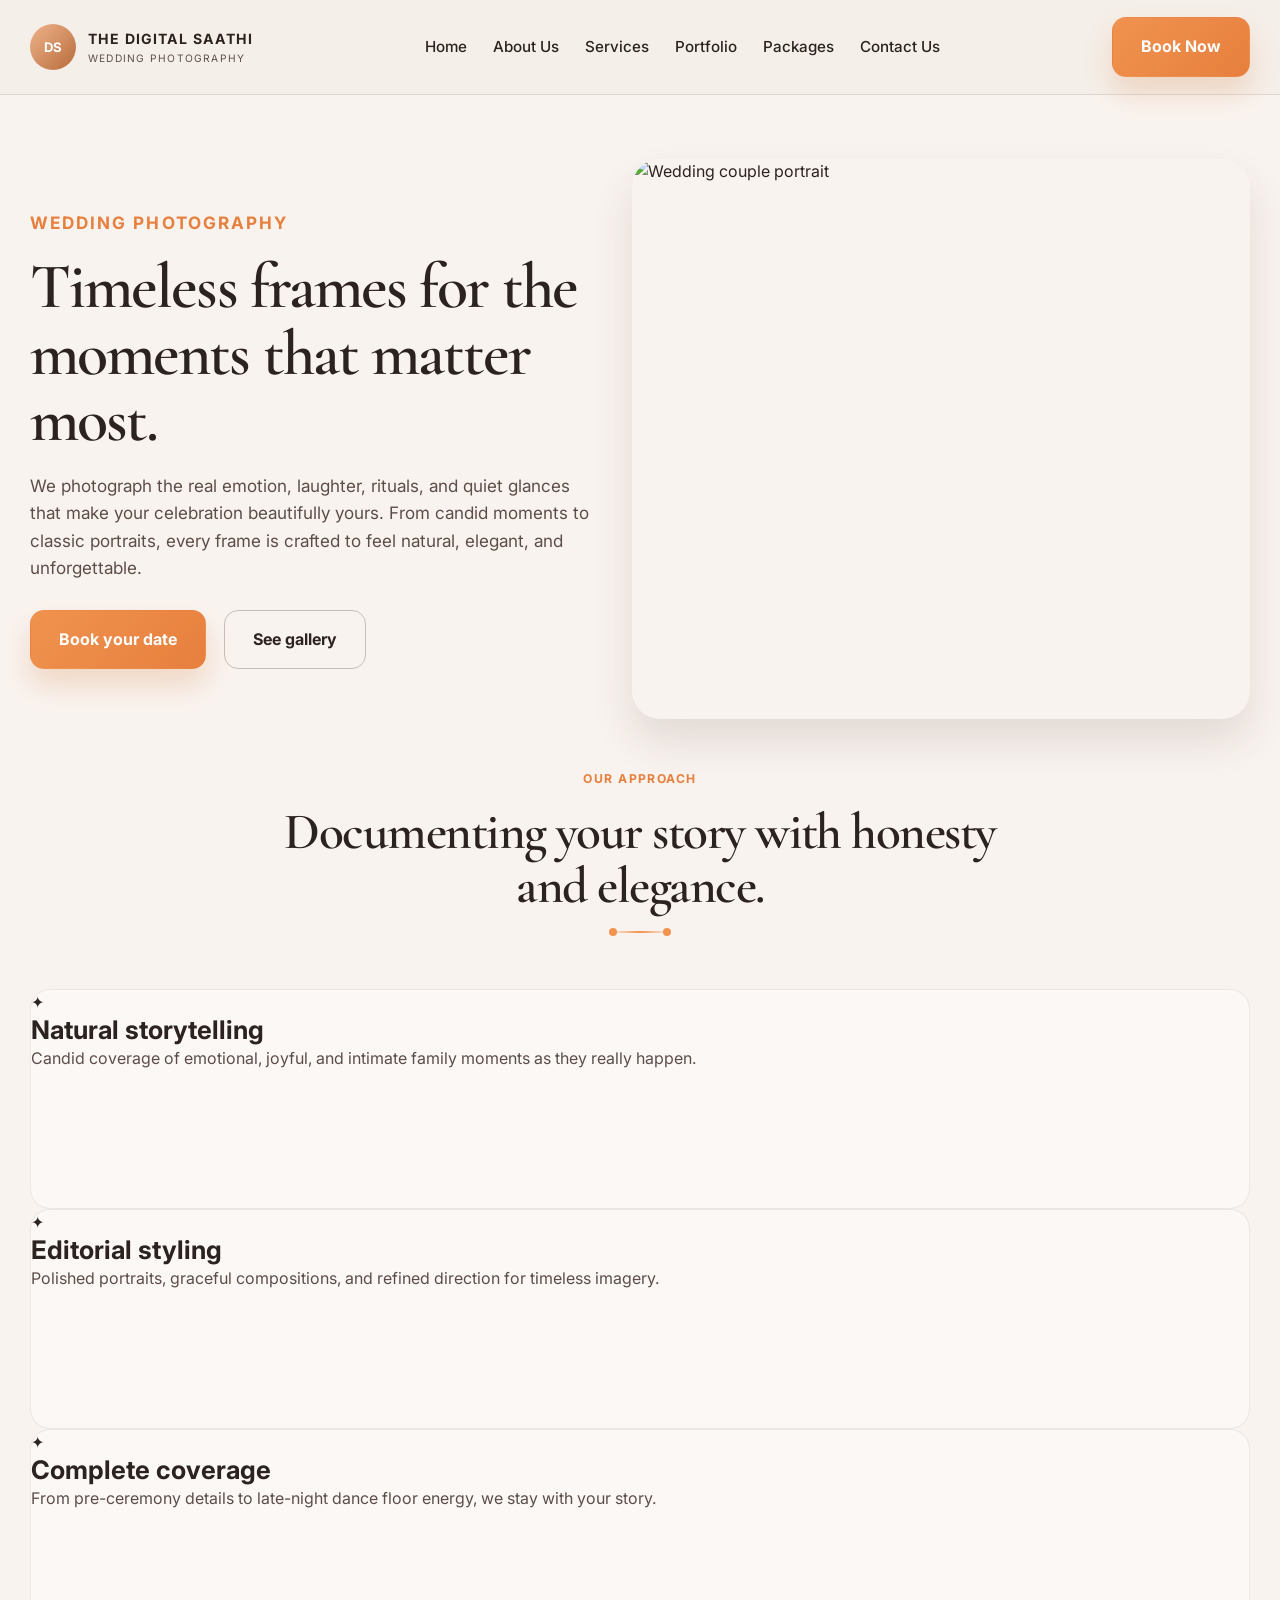
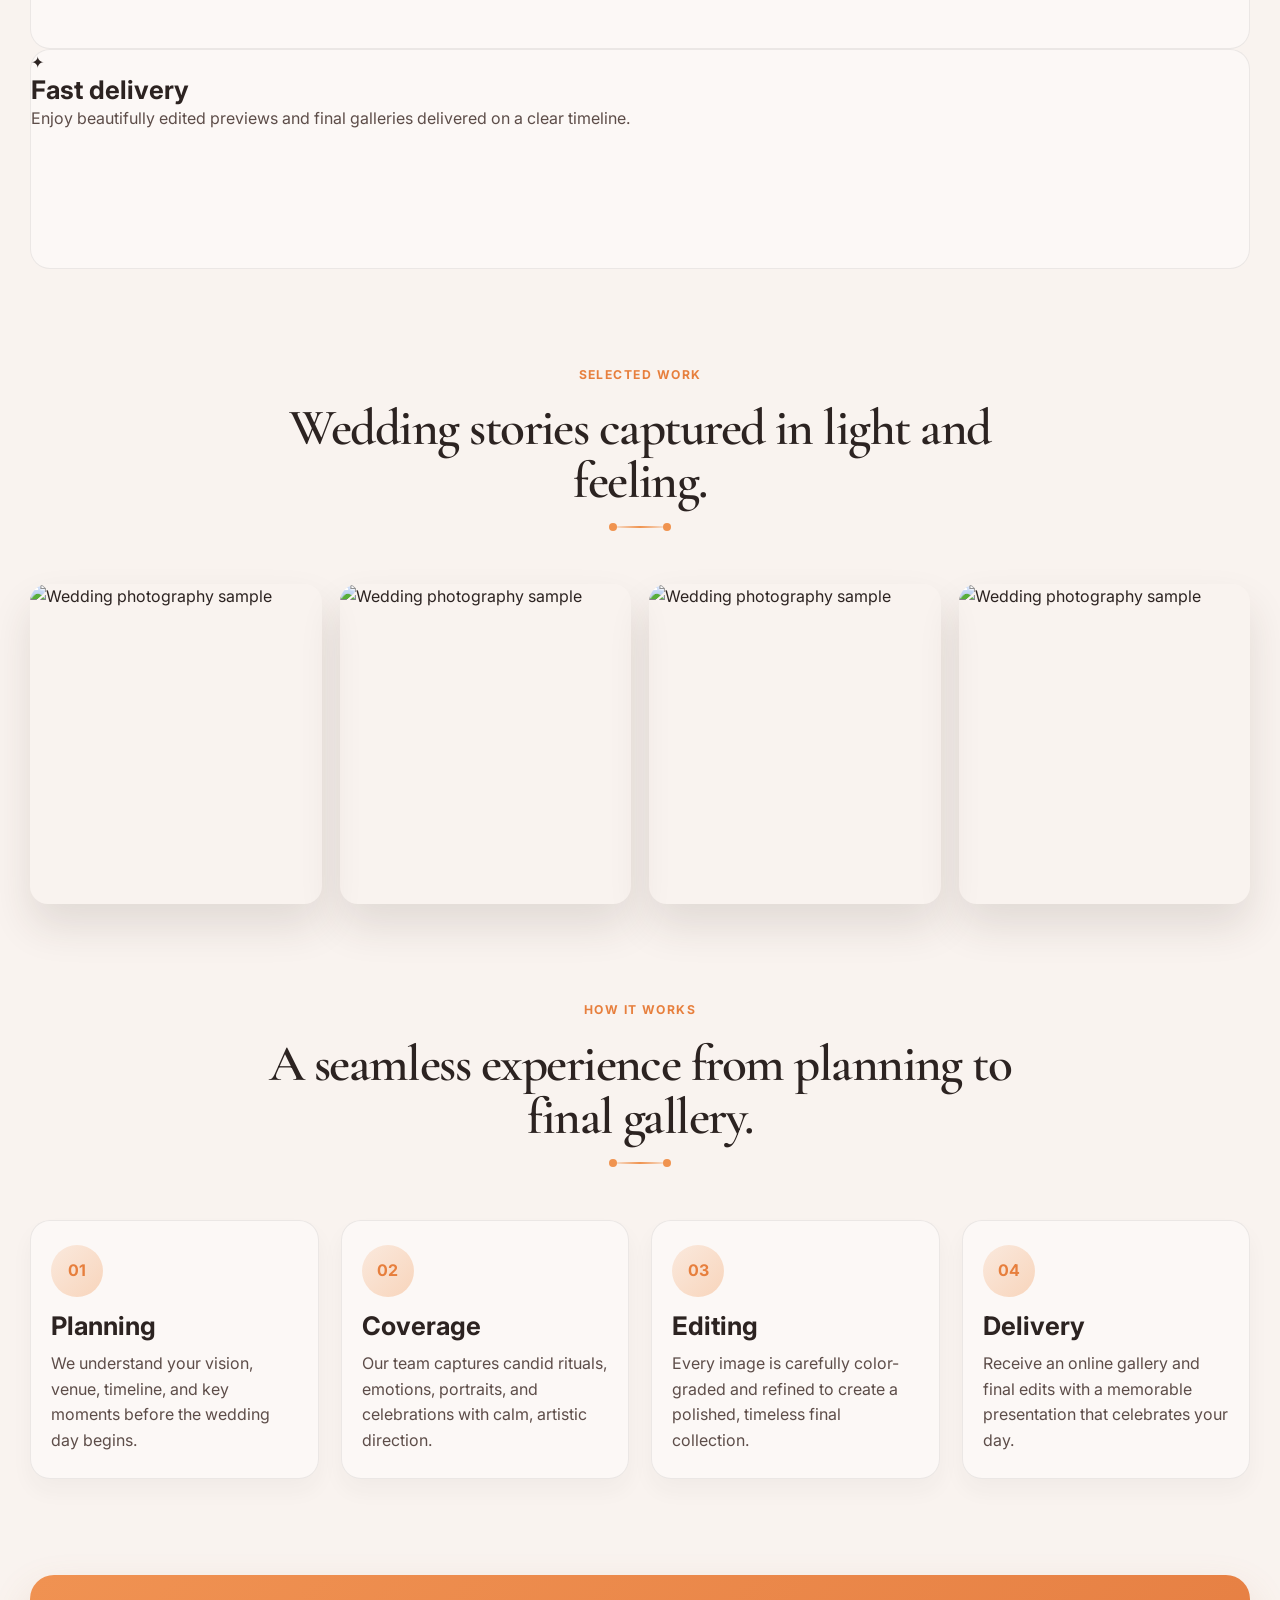
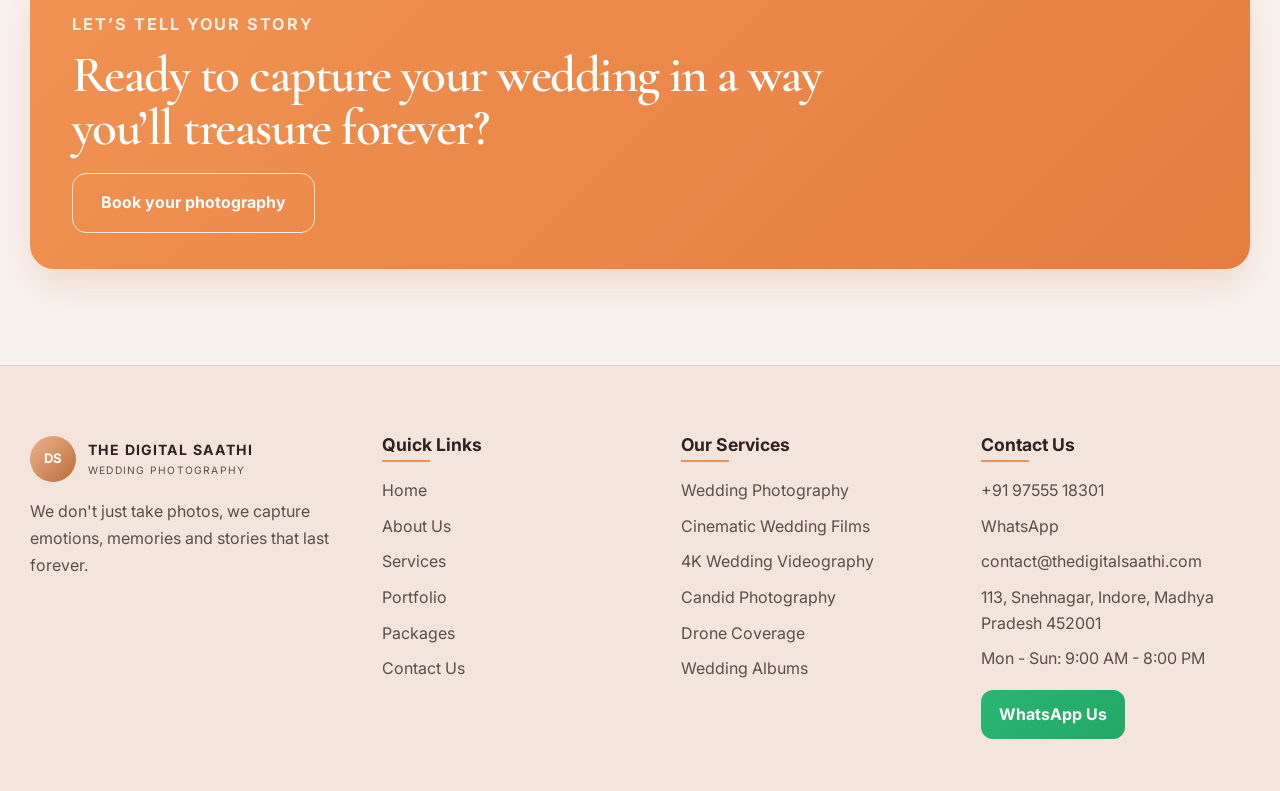
==== wedding-photography.html @ b4070ec2 "first commit" ====
<!DOCTYPE html>
<html lang="en">
  <head>
    <meta charset="UTF-8" />
    <meta name="viewport" content="width=device-width, initial-scale=1.0" />
    <meta
      name="description"
      content="Wedding photography service page for candid, documentary, and storytelling coverage."
    />
    <title>Wedding Photography | The Digital Saathi</title>
    <link rel="preconnect" href="https://fonts.googleapis.com" />
    <link rel="preconnect" href="https://fonts.gstatic.com" crossorigin />
    <link
      href="https://fonts.googleapis.com/css2?family=Cormorant+Garamond:wght@500;600;700&family=Inter:wght@400;500;600;700;800&display=swap"
      rel="stylesheet"
    />
    <link rel="stylesheet" href="styles.css?v=2026090220" />
  </head>
  <body class="service-page-body">
    <header class="site-header">
      <div class="container nav-wrap">
        <a href="index.html#home" class="brand" aria-label="The Digital Saathi home">
          <span class="brand-mark">DS</span>
          <span>
            <strong>The Digital Saathi</strong>
            <small>Wedding Photography</small>
          </span>
        </a>

        <button class="nav-toggle" aria-label="Open menu" aria-expanded="false">
          <span></span>
          <span></span>
          <span></span>
        </button>

        <nav class="main-nav" aria-label="Main navigation">
          <a href="index.html#home">Home</a>
          <a href="index.html#about">About Us</a>
          <a href="index.html#services">Services</a>
          <a href="index.html#portfolio">Portfolio</a>
          <a href="index.html#pricing">Packages</a>
          <a href="index.html#contact">Contact Us</a>
        </nav>

        <a href="index.html#contact" class="btn btn-primary nav-btn">Book Now</a>
      </div>
    </header>

    <main>
      <section class="service-page-hero">
        <div class="container service-hero-inner">
          <div class="service-hero-copy">
            <p class="eyebrow">Wedding Photography</p>
            <h1>Timeless frames for the moments that matter most.</h1>
            <p>
              We photograph the real emotion, laughter, rituals, and quiet glances that make your
              celebration beautifully yours. From candid moments to classic portraits, every frame is
              crafted to feel natural, elegant, and unforgettable.
            </p>
            <div class="hero-actions service-hero-actions">
              <a href="index.html#contact" class="btn btn-primary">Book your date</a>
              <a href="index.html#portfolio" class="btn btn-secondary">See gallery</a>
            </div>
          </div>

          <div class="service-hero-media">
            <img
              src="https://project1.thedigitalsaathi.com/wp-content/uploads/2026/08/ChatGPT-Image-Aug-25-2026-01_43_26-AM-1.png"
              alt="Wedding couple portrait"
            />
          </div>
        </div>
      </section>

      <section class="section service-details">
        <div class="container">
          <div class="section-heading center-heading">
            <p class="eyebrow">Our approach</p>
            <h2>Documenting your story with honesty and elegance.</h2>
            <span class="ornament" aria-hidden="true"></span>
          </div>

          <div class="feature-grid service-feature-grid">
            <div class="feature-card detail-card">
              <div class="feature-icon">✦</div>
              <h3>Natural storytelling</h3>
              <p>Candid coverage of emotional, joyful, and intimate family moments as they really happen.</p>
            </div>
            <div class="feature-card detail-card">
              <div class="feature-icon">✦</div>
              <h3>Editorial styling</h3>
              <p>Polished portraits, graceful compositions, and refined direction for timeless imagery.</p>
            </div>
            <div class="feature-card detail-card">
              <div class="feature-icon">✦</div>
              <h3>Complete coverage</h3>
              <p>From pre-ceremony details to late-night dance floor energy, we stay with your story.</p>
            </div>
            <div class="feature-card detail-card">
              <div class="feature-icon">✦</div>
              <h3>Fast delivery</h3>
              <p>Enjoy beautifully edited previews and final galleries delivered on a clear timeline.</p>
            </div>
          </div>
        </div>
      </section>

      <section class="section service-gallery-wrap">
        <div class="container">
          <div class="section-heading center-heading">
            <p class="eyebrow">Selected work</p>
            <h2>Wedding stories captured in light and feeling.</h2>
            <span class="ornament" aria-hidden="true"></span>
          </div>

          <div class="service-gallery-grid">
            <img src="https://project1.thedigitalsaathi.com/wp-content/uploads/2026/08/ChatGPT-Image-Aug-25-2026-01_45_04-AM-1.png" alt="Wedding photography sample" />
            <img src="https://project1.thedigitalsaathi.com/wp-content/uploads/2026/08/ChatGPT-Image-Aug-25-2026-11_48_12-AM-1.png" alt="Wedding photography sample" />
            <img src="https://project1.thedigitalsaathi.com/wp-content/uploads/2026/08/ChatGPT-Image-Aug-25-2026-11_48_24-AM-1.png" alt="Wedding photography sample" />
            <img src="https://project1.thedigitalsaathi.com/wp-content/uploads/2026/08/ChatGPT-Image-Aug-25-2026-11_48_28-AM-1.png" alt="Wedding photography sample" />
          </div>
        </div>
      </section>

      <section class="section service-process">
        <div class="container">
          <div class="section-heading center-heading">
            <p class="eyebrow">How it works</p>
            <h2>A seamless experience from planning to final gallery.</h2>
            <span class="ornament" aria-hidden="true"></span>
          </div>

          <div class="process-steps">
            <div class="process-step">
              <span>01</span>
              <h3>Planning</h3>
              <p>We understand your vision, venue, timeline, and key moments before the wedding day begins.</p>
            </div>
            <div class="process-step">
              <span>02</span>
              <h3>Coverage</h3>
              <p>Our team captures candid rituals, emotions, portraits, and celebrations with calm, artistic direction.</p>
            </div>
            <div class="process-step">
              <span>03</span>
              <h3>Editing</h3>
              <p>Every image is carefully color-graded and refined to create a polished, timeless final collection.</p>
            </div>
            <div class="process-step">
              <span>04</span>
              <h3>Delivery</h3>
              <p>Receive an online gallery and final edits with a memorable presentation that celebrates your day.</p>
            </div>
          </div>
        </div>
      </section>

      <section class="section service-cta-block">
        <div class="container">
          <div class="cta-inner service-inner-cta">
            <div class="cta-content">
              <p class="eyebrow">Let’s tell your story</p>
              <h2>Ready to capture your wedding in a way you’ll treasure forever?</h2>
              <a href="index.html#contact" class="btn btn-secondary btn-light">Book your photography</a>
            </div>
          </div>
        </div>
      </section>
    </main>

    <footer class="site-footer">
      <div class="container footer-wrap">
        <div class="footer-brand-block">
          <a href="index.html#home" class="brand footer-brand" aria-label="The Digital Saathi home">
            <span class="brand-mark">DS</span>
            <span>
              <strong>The Digital Saathi</strong>
              <small>Wedding Photography</small>
            </span>
          </a>
          <p>We don't just take photos, we capture emotions, memories and stories that last forever.</p>
        </div>

        <div class="footer-links">
          <div>
            <h4>Quick Links</h4>
            <a href="index.html#home">Home</a>
            <a href="index.html#about">About Us</a>
            <a href="index.html#services">Services</a>
            <a href="index.html#portfolio">Portfolio</a>
            <a href="index.html#pricing">Packages</a>
            <a href="index.html#contact">Contact Us</a>
          </div>
          <div>
            <h4>Our Services</h4>
            <a href="wedding-photography.html">Wedding Photography</a>
            <a href="index.html#services">Cinematic Wedding Films</a>
            <a href="index.html#services">4K Wedding Videography</a>
            <a href="index.html#services">Candid Photography</a>
            <a href="index.html#services">Drone Coverage</a>
            <a href="index.html#services">Wedding Albums</a>
          </div>
          <div>
            <h4>Contact Us</h4>
            <a href="tel:+919755518301">+91 97555 18301</a>
            <a href="https://wa.me/919755518301">WhatsApp</a>
            <a href="mailto:contact@thedigitalsaathi.com">contact@thedigitalsaathi.com</a>
            <a href="#">113, Snehnagar, Indore, Madhya Pradesh 452001</a>
            <a href="#">Mon - Sun: 9:00 AM - 8:00 PM</a>
            <a href="#" class="wa-btn">WhatsApp Us</a>
          </div>
        </div>
      </div>
    </footer>

    <script src="script.js"></script>
  </body>
</html>
---- styles.css ----
﻿:root {
  --bg: #f5efe9;
  --bg-soft: #f3e4dc;
  --panel: #f8f3ef;
  --panel-2: #f0e4de;
  --card: #eeded5;
  --text: #2c2321;
  --muted: #5d4d49;
  --accent: #f0934f;
  --accent-deep: #e77f3d;
  --dark: #1c1715;
  --white: #fff;
  --line: rgba(44, 35, 33, 0.12);
  --shadow: 0 22px 42px rgba(61, 42, 34, 0.12);
  --container: 1220px;
}

* {
  box-sizing: border-box;
}

html {
  scroll-behavior: smooth;
}

body {
  margin: 0;
  font-family: "Inter", sans-serif;
  background: var(--bg);
  color: var(--text);
  line-height: 1.6;
}

a {
  color: inherit;
  text-decoration: none;
}

img {
  max-width: 100%;
  display: block;
}

button, input, textarea {
  font: inherit;
}

.container {
  width: min(var(--container), calc(100% - 28px));
  margin: 0 auto;
}

.section {
  padding: 96px 0;
}

.eyebrow {
  margin: 0 0 18px;
  color: var(--accent-deep);
  font-weight: 700;
  letter-spacing: 0.12em;
  text-transform: uppercase;
  font-size: 0.76rem;
}

.eyebrow-dark {
  color: var(--accent-deep);
}

h1, h2, h3, h4 {
  margin: 0;
  line-height: 1.04;
  color: var(--text);
}

h1, h2 {
  font-family: "Cormorant Garamond", serif;
  letter-spacing: -0.03em;
}

h1 {
  font-size: clamp(3.3rem, 5vw, 6.6rem);
  font-weight: 600;
}

h2 {
  font-size: clamp(2.8rem, 4vw, 4.5rem);
  font-weight: 600;
}

h3 {
  font-size: 1.6rem;
  line-height: 1.2;
}

p {
  margin: 0;
  color: var(--muted);
}

.site-header {
  position: sticky;
  top: 0;
  z-index: 30;
  background: rgba(245, 239, 233, 0.94);
  border-bottom: 1px solid var(--line);
  backdrop-filter: blur(10px);
}

.nav-wrap {
  display: flex;
  align-items: center;
  justify-content: space-between;
  min-height: 94px;
  gap: 22px;
}

.brand {
  display: inline-flex;
  align-items: center;
  gap: 12px;
}

.brand-mark {
  width: 46px;
  height: 46px;
  border-radius: 50%;
  background: linear-gradient(135deg, #efb38b, #b86c3b);
  display: grid;
  place-items: center;
  color: var(--white);
  font-weight: 700;
  font-size: 0.82rem;
}

.brand strong,
.brand small {
  display: block;
}

.brand strong {
  text-transform: uppercase;
  font-size: 0.88rem;
  letter-spacing: 0.08em;
}

.brand small {
  color: var(--muted);
  font-size: 0.64rem;
  letter-spacing: 0.12em;
  text-transform: uppercase;
}

.main-nav {
  display: flex;
  align-items: center;
  gap: 26px;
  flex-wrap: wrap;
}

.main-nav a {
  position: relative;
  font-size: 0.95rem;
  color: var(--text);
  font-weight: 500;
}

.main-nav a:hover::after,
.main-nav a:focus-visible::after {
  transform: scaleX(1);
}

.main-nav a::after {
  content: "";
  position: absolute;
  left: 0;
  bottom: -5px;
  width: 100%;
  height: 2px;
  background: var(--accent);
  transform: scaleX(0);
  transform-origin: center;
  transition: transform 0.2s ease;
}

.btn {
  display: inline-flex;
  align-items: center;
  justify-content: center;
  border-radius: 14px;
  padding: 16px 28px;
  font-weight: 700;
  border: 1px solid transparent;
  transition: transform 0.2s ease, box-shadow 0.2s ease, background 0.2s ease;
  cursor: pointer;
}

.btn:hover,
.btn:focus-visible {
  transform: translateY(-2px);
}

.btn-primary {
  background: linear-gradient(135deg, var(--accent), var(--accent-deep));
  color: var(--white);
  box-shadow: 0 16px 28px rgba(210, 118, 52, 0.22);
}

.btn-secondary {
  background: transparent;
  border-color: rgba(44, 35, 33, 0.25);
  color: var(--text);
}

.hero {
  background: var(--bg);
  padding: 56px 0 44px;
}

.hero-grid {
  display: grid;
  grid-template-columns: 0.95fr 1.05fr;
  align-items: center;
  gap: 40px;
  padding-top: 28px;
}

.hero-copy {
  max-width: 620px;
}

.hero h1 .line-break {
  display: block;
}

.hero .accent {
  color: var(--accent-deep);
  display: inline-block;
  font-style: italic;
  font-family: "Cormorant Garamond", serif;
}

.hero .block {
  display: block;
}

.hero-copy .lead {
  margin-top: 18px;
  font-size: 1.06rem;
  max-width: 560px;
  color: var(--muted);
}

.feature-icons {
  display: flex;
  flex-wrap: wrap;
  gap: 18px;
  margin-top: 28px;
  margin-bottom: 26px;
}

.feature-pill {
  display: flex;
  flex-direction: column;
  align-items: center;
  gap: 8px;
  width: 100px;
  text-align: center;
  color: var(--muted);
}

.feature-pill .icon {
  width: 38px;
  height: 38px;
  display: grid;
  place-items: center;
  border: 1px solid rgba(44, 35, 33, 0.22);
  border-radius: 50%;
  background: rgba(255, 255, 255, 0.18);
  font-size: 1.1rem;
}

.feature-pill small {
  display: block;
  font-size: 0.72rem;
  line-height: 1.5;
}

.hero-actions {
  display: flex;
  flex-wrap: wrap;
  gap: 18px;
  margin-bottom: 28px;
}

.hero-metrics {
  list-style: none;
  display: flex;
  flex-wrap: wrap;
  gap: 42px;
  padding: 0;
  margin: 0;
}

.hero-metrics li {
  display: grid;
  gap: 4px;
}

.hero-metrics strong {
  font-size: clamp(2.2rem, 3vw, 3.4rem);
  line-height: 1;
  font-weight: 700;
  color: var(--text);
}

.hero-metrics span {
  font-size: 0.92rem;
  color: var(--muted);
}

.hero-visual {
  position: relative;
}

.image-stack {
  position: relative;
  width: 100%;
  padding: 8px 0 0 18px;
}

.main-photo {
  width: 100%;
  height: 620px;
  object-fit: cover;
  border-radius: 26px 26px 26px 80px;
  box-shadow: var(--shadow);
}

.floating-card {
  position: absolute;
  left: 0;
  top: 20px;
  background: rgba(255, 255, 255, 0.92);
  border: 1px solid rgba(44, 35, 33, 0.08);
  border-radius: 18px;
  padding: 16px 18px 14px;
  box-shadow: var(--shadow);
  max-width: 210px;
}

.floating-card .label {
  display: block;
  text-transform: uppercase;
  letter-spacing: 0.12em;
  font-size: 0.62rem;
  color: var(--muted);
  margin-bottom: 8px;
}

.floating-card strong {
  font-size: 1.05rem;
  color: var(--text);
}

.split-layout {
  display: grid;
  grid-template-columns: 0.94fr 1.06fr;
  gap: 56px;
  align-items: center;
}

.image-panel img {
  width: 100%;
  height: 560px;
  object-fit: cover;
  border-radius: 28px;
  box-shadow: var(--shadow);
}

.text-panel {
  display: grid;
  gap: 18px;
}

.text-panel p {
  font-size: 1.04rem;
}

.mini-stats {
  display: grid;
  grid-template-columns: repeat(3, minmax(0, 1fr));
  gap: 18px;
  margin-top: 22px;
}

.mini-stats div {
  display: grid;
  gap: 8px;
  padding: 18px 16px;
  background: var(--panel);
  border: 1px solid var(--line);
  border-radius: 18px;
  text-align: center;
}

.mini-stats strong {
  font-size: clamp(2rem, 2vw, 2.8rem);
  color: var(--text);
  line-height: 1;
}

.mini-stats span {
  font-size: 0.8rem;
  color: var(--muted);
}

.center-heading {
  text-align: center;
  max-width: 760px;
  margin: 0 auto 48px;
}

.ornament {
  display: inline-block;
  width: 62px;
  height: 2px;
  background: linear-gradient(90deg, transparent, var(--accent), transparent);
  position: relative;
  margin-top: 18px;
}

.ornament::before,
.ornament::after {
  content: "";
  position: absolute;
  top: 50%;
  width: 8px;
  height: 8px;
  border-radius: 50%;
  background: var(--accent);
  transform: translateY(-50%);
}

.ornament::before { left: 0; }
.ornament::after { right: 0; }

.service-grid {
  display: grid;
  grid-template-columns: repeat(4, minmax(0, 1fr));
  gap: 26px;
}

.service-card {
  background: rgba(238, 222, 213, 0.64);
  border: 1px solid rgba(76, 60, 54, 0.08);
  border-radius: 18px;
  padding: 26px 18px 24px;
  min-height: 220px;
  box-shadow: 0 12px 20px rgba(75, 56, 50, 0.04);
}

.icon-wrap {
  width: 62px;
  height: 62px;
  border-radius: 14px;
  display: grid;
  place-items: center;
  background: rgba(255, 255, 255, 0.42);
  margin-bottom: 18px;
  font-size: 1.7rem;
}

.service-card h3 {
  margin-bottom: 12px;
  font-size: 1.55rem;
}

.service-card p {
  font-size: 0.96rem;
}

.portfolio {
  background: #f8f1ee;
}

.portfolio .container {
  width: min(var(--container), calc(100% - 28px));
  margin: 0 auto;
}

.gallery-grid {
  display: grid;
  grid-template-columns: repeat(6, minmax(0, 1fr));
  gap: 18px;
  margin-bottom: 30px;
  align-items: stretch;
}

.gallery-item {
  position: relative;
  width: 100%;
  height: 100%;
  overflow: hidden;
  border-radius: 24px;
  box-shadow: 0 12px 28px rgba(58, 44, 37, 0.06);
  min-height: 320px;
  background: #f0e3db;
  border: 1px solid rgba(87, 68, 58, 0.08);
  margin: 0;
}

.gallery-item img {
  width: 100%;
  height: 100%;
  object-fit: cover;
  object-position: center center;
  display: block;
  transition: transform 0.35s ease;
}

.gallery-item:hover img {
  transform: scale(1.02);
}

.gallery-item:nth-child(1),
.gallery-item:nth-child(2) {
  min-height: 420px;
  grid-column: span 3;
}

.gallery-item:nth-child(3),
.gallery-item:nth-child(4),
.gallery-item:nth-child(5) {
  min-height: 280px;
  grid-column: span 2;
  /* max-width: 420px; */
}

figure.gallery-item {
  margin: 0;
}

@media (max-width: 620px) {
  .gallery-grid {
    grid-template-columns: 1fr;
    gap: 14px;
  }

  .gallery-item,
  .gallery-item:nth-child(1),
  .gallery-item:nth-child(2),
  .gallery-item:nth-child(3),
  .gallery-item:nth-child(4),
  .gallery-item:nth-child(5) {
    min-height: 260px;
    grid-column: span 1;
  }
}

.gallery-item.tall,
.gallery-item.wide {
  min-height: auto;
}

.stats-band {
  grid-template-columns: repeat(4, minmax(0, 1fr));
  gap: 28px;
  margin-top: 12px;
}

.stats-band div {
  background: transparent;
  border: none;
  box-shadow: none;
}

.stats-band strong {
  font-size: clamp(2.4rem, 3vw, 4rem);
  color: var(--text);
}

.pricing {
  padding-top: 20px;
}

.cta-inner {
  display: flex;
  align-items: center;
  justify-content: space-between;
  gap: 30px;
  background: linear-gradient(135deg, #ee8d4d, #eb7e3e);
  border-radius: 24px;
  padding: 36px 42px;
  box-shadow: 0 18px 40px rgba(175, 110, 64, 0.18);
}

.cta-content {
  flex: 1;
  max-width: 640px;
}

.cta-inner .eyebrow {
  margin-bottom: 12px;
  color: rgba(255,255,255,0.84);
}

.cta-inner h2 {
  color: var(--white);
  font-size: clamp(2.8rem, 4vw, 4.4rem);
  margin-bottom: 14px;
}

.cta-content p {
  color: rgba(255,255,255,0.9);
  font-size: 1.02rem;
  margin-bottom: 22px;
}

.btn-light {
  background: transparent;
  color: var(--white);
  border-color: rgba(255,255,255,0.8);
}

.cta-image-box {
  width: min(100%, 440px);
  height: 260px;
  overflow: hidden;
  border-radius: 18px;
  border: 3px solid rgba(255,255,255,0.3);
}

.cta-image-box img {
  width: 100%;
  height: 100%;
  object-fit: cover;
}

.contact-layout {
  display: grid;
  grid-template-columns: 0.85fr 1.15fr;
  gap: 46px;
  align-items: start;
}

.contact-info {
  display: grid;
  gap: 18px;
}

.contact-points {
  display: grid;
  gap: 16px;
  margin-top: 6px;
}

.contact-points div {
  background: rgba(238, 222, 213, 0.56);
  border: 1px solid var(--line);
  border-radius: 18px;
  padding: 18px 18px;
}

.contact-points span {
  display: block;
  color: var(--muted);
  margin-bottom: 6px;
}

.contact-points strong {
  color: var(--text);
}

.enquiry-form {
  display: grid;
  gap: 18px;
  background: rgba(255, 255, 255, 0.42);
  border: 1px solid var(--line);
  border-radius: 24px;
  padding: 26px;
  box-shadow: 0 18px 36px rgba(52, 39, 33, 0.04);
}

.field-row {
  display: grid;
  grid-template-columns: repeat(2, minmax(0, 1fr));
  gap: 18px;
}

label {
  display: grid;
  gap: 8px;
  color: var(--text);
  font-weight: 600;
}

input, textarea {
  width: 100%;
  border: 1px solid rgba(44, 35, 33, 0.15);
  border-radius: 12px;
  padding: 13px 14px;
  background: rgba(255,255,255,0.7);
  color: var(--text);
}

input:focus, textarea:focus {
  outline: 2px solid rgba(240, 147, 79, 0.28);
  border-color: rgba(240, 147, 79, 0.8);
}

textarea {
  resize: vertical;
  min-height: 120px;
}

.form-status {
  min-height: 22px;
  font-weight: 600;
  color: var(--accent-deep);
}

.site-footer {
  background: var(--bg-soft);
  border-top: 1px solid var(--line);
  padding: 70px 0 42px;
}

.footer-wrap {
  display: flex;
  justify-content: space-between;
  gap: 32px;
}

.footer-brand-block {
  max-width: 320px;
}

.footer-brand {
  margin-bottom: 16px;
}

.footer-brand-block p {
  font-size: 1rem;
  line-height: 1.7;
}

.footer-links {
  display: grid;
  grid-template-columns: repeat(3, minmax(180px, 1fr));
  gap: 30px;
  width: 100%;
}

.footer-links h4 {
  margin-bottom: 16px;
  font-size: 1.1rem;
  color: var(--text);
  position: relative;
  padding-bottom: 8px;
}

.footer-links h4::after {
  content: "";
  position: absolute;
  left: 0;
  bottom: 0;
  width: 48px;
  height: 2px;
  background: var(--accent);
}

.footer-links a {
  display: block;
  color: var(--muted);
  margin-bottom: 10px;
}

.wa-btn {
  display: inline-flex !important;
  margin-top: 8px;
  align-items: center;
  justify-content: center;
  background: linear-gradient(135deg, #2bb673, #21a864);
  color: var(--white) !important;
  border-radius: 12px;
  padding: 12px 18px;
  font-weight: 700;
}

.nav-toggle {
  display: none;
  width: 46px;
  height: 46px;
  border: 1px solid var(--line);
  border-radius: 12px;
  background: rgba(255,255,255,0.3);
  flex-direction: column;
  justify-content: center;
  gap: 5px;
  cursor: pointer;
}

.nav-toggle span {
  width: 22px;
  height: 2px;
  background: var(--text);
  display: block;
  margin: 0 auto;
}

@media (max-width: 980px) {
  .hero-grid,
  .split-layout,
  .contact-layout,
  .service-grid,
  .footer-wrap,
  .cta-inner {
    grid-template-columns: 1fr;
  }

  .service-grid {
    grid-template-columns: repeat(2, minmax(0, 1fr));
  }

  .hero-grid,
  .split-layout,
  .contact-layout,
  .cta-inner,
  .footer-wrap {
    display: grid;
  }

  .main-nav {
    position: absolute;
    left: 14px;
    right: 14px;
    top: 92px;
    display: none;
    flex-direction: column;
    align-items: flex-start;
    gap: 16px;
    background: rgba(255,255,255,0.95);
    border: 1px solid var(--line);
    border-radius: 16px;
    padding: 20px 18px;
    box-shadow: var(--shadow);
  }

  .main-nav.menu-open {
    display: flex;
  }

  .nav-toggle {
    display: flex;
  }

  .nav-btn {
    display: none;
  }

  .gallery-grid {
    grid-template-columns: repeat(2, minmax(0, 1fr));
  }

  .gallery-item:nth-child(n) {
    grid-column: span 1;
    min-height: 300px;
  }

  .stats-band {
    grid-template-columns: repeat(2, minmax(0, 1fr));
  }

  .footer-links {
    grid-template-columns: 1fr 1fr;
  }
}

@media (max-width: 620px) {
  .hero {
    padding-top: 30px;
  }

  .feature-icons {
    gap: 10px;
  }

  .feature-pill {
    width: 80px;
  }

  .service-grid,
  .gallery-grid,
  .stats-band,
  .footer-links,
  .field-row,
  .mini-stats {
    grid-template-columns: 1fr;
  }

  .main-photo {
    height: 430px;
  }

  .gallery-item:nth-child(n) {
    grid-column: span 1;
    min-height: 260px;
  }

  .floating-card {
    top: 8px;
    left: 8px;
  }

  .cta-inner {
    padding: 28px 24px;
  }

  .site-footer {
    padding-top: 52px;
  }
}

.service-card-link {
  display: block;
  color: inherit;
  text-decoration: none;
}

.service-card-link .service-card {
  height: 100%;
  transition: transform 0.2s ease, box-shadow 0.2s ease;
}

.service-card-link:hover .service-card,
.service-card-link:focus-visible .service-card {
  transform: translateY(-4px);
  box-shadow: 0 18px 28px rgba(75, 56, 50, 0.08);
}

.service-page-body {
  background: #f9f3ef;
}

.service-page-hero {
  padding: 64px 0 50px;
}

.service-hero-inner {
  display: grid;
  grid-template-columns: 0.95fr 1.05fr;
  gap: 42px;
  align-items: center;
}

.service-hero-copy h1 {
  margin-bottom: 18px;
}

.service-hero-copy p {
  font-size: 1.07rem;
  max-width: 610px;
}

.service-hero-actions {
  margin-top: 28px;
  margin-bottom: 0;
}

.service-hero-media img {
  width: 100%;
  height: 560px;
  object-fit: cover;
  border-radius: 28px;
  box-shadow: var(--shadow);
}

.service-details,
.service-gallery-wrap,
.service-process,
.service-cta-block {
  padding-top: 0;
}

.service-feature-grid {
  grid-template-columns: repeat(4, minmax(0, 1fr));
}

.detail-card {
  background: rgba(255,255,255,0.45);
  border: 1px solid rgba(44,35,33,0.08);
  border-radius: 20px;
  min-height: 220px;
}

.service-gallery-grid {
  display: grid;
  grid-template-columns: repeat(4, minmax(0, 1fr));
  gap: 18px;
}

.service-gallery-grid img {
  width: 100%;
  height: 320px;
  object-fit: cover;
  border-radius: 18px;
  box-shadow: var(--shadow);
}

.process-steps {
  display: grid;
  grid-template-columns: repeat(4, minmax(0, 1fr));
  gap: 22px;
}

.process-step {
  background: rgba(255,255,255,0.45);
  border: 1px solid rgba(44,35,33,0.08);
  border-radius: 20px;
  padding: 24px 20px;
  box-shadow: 0 12px 22px rgba(60,45,39,0.04);
}

.process-step span {
  display: inline-flex;
  width: 52px;
  height: 52px;
  border-radius: 50%;
  align-items: center;
  justify-content: center;
  background: linear-gradient(135deg, rgba(240,147,79,0.15), rgba(240,147,79,0.35));
  color: var(--accent-deep);
  font-weight: 700;
  margin-bottom: 14px;
}

.process-step h3 {
  margin-bottom: 10px;
}

.service-inner-cta {
  background: linear-gradient(135deg, #f09252, #e57d41);
  min-height: 210px;
}

.service-inner-cta .cta-content {
  max-width: 760px;
}

.service-inner-cta h2 {
  color: var(--white);
  font-size: clamp(2.5rem, 4vw, 4rem);
  margin-bottom: 18px;
}

@media (max-width: 980px) {
  .service-hero-inner,
  .service-feature-grid,
  .process-steps,
  .service-gallery-grid {
    grid-template-columns: 1fr 1fr;
  }

  .service-hero-inner {
    display: grid;
  }

  .service-feature-grid,
  .process-steps,
  .service-gallery-grid {
    display: grid;
  }
}

@media (max-width: 620px) {
  .service-hero-inner,
  .service-feature-grid,
  .process-steps,
  .service-gallery-grid {
    grid-template-columns: 1fr;
  }

  .service-hero-media img {
    height: 360px;
  }

  .service-inner-cta {
    padding: 26px 20px;
  }
}
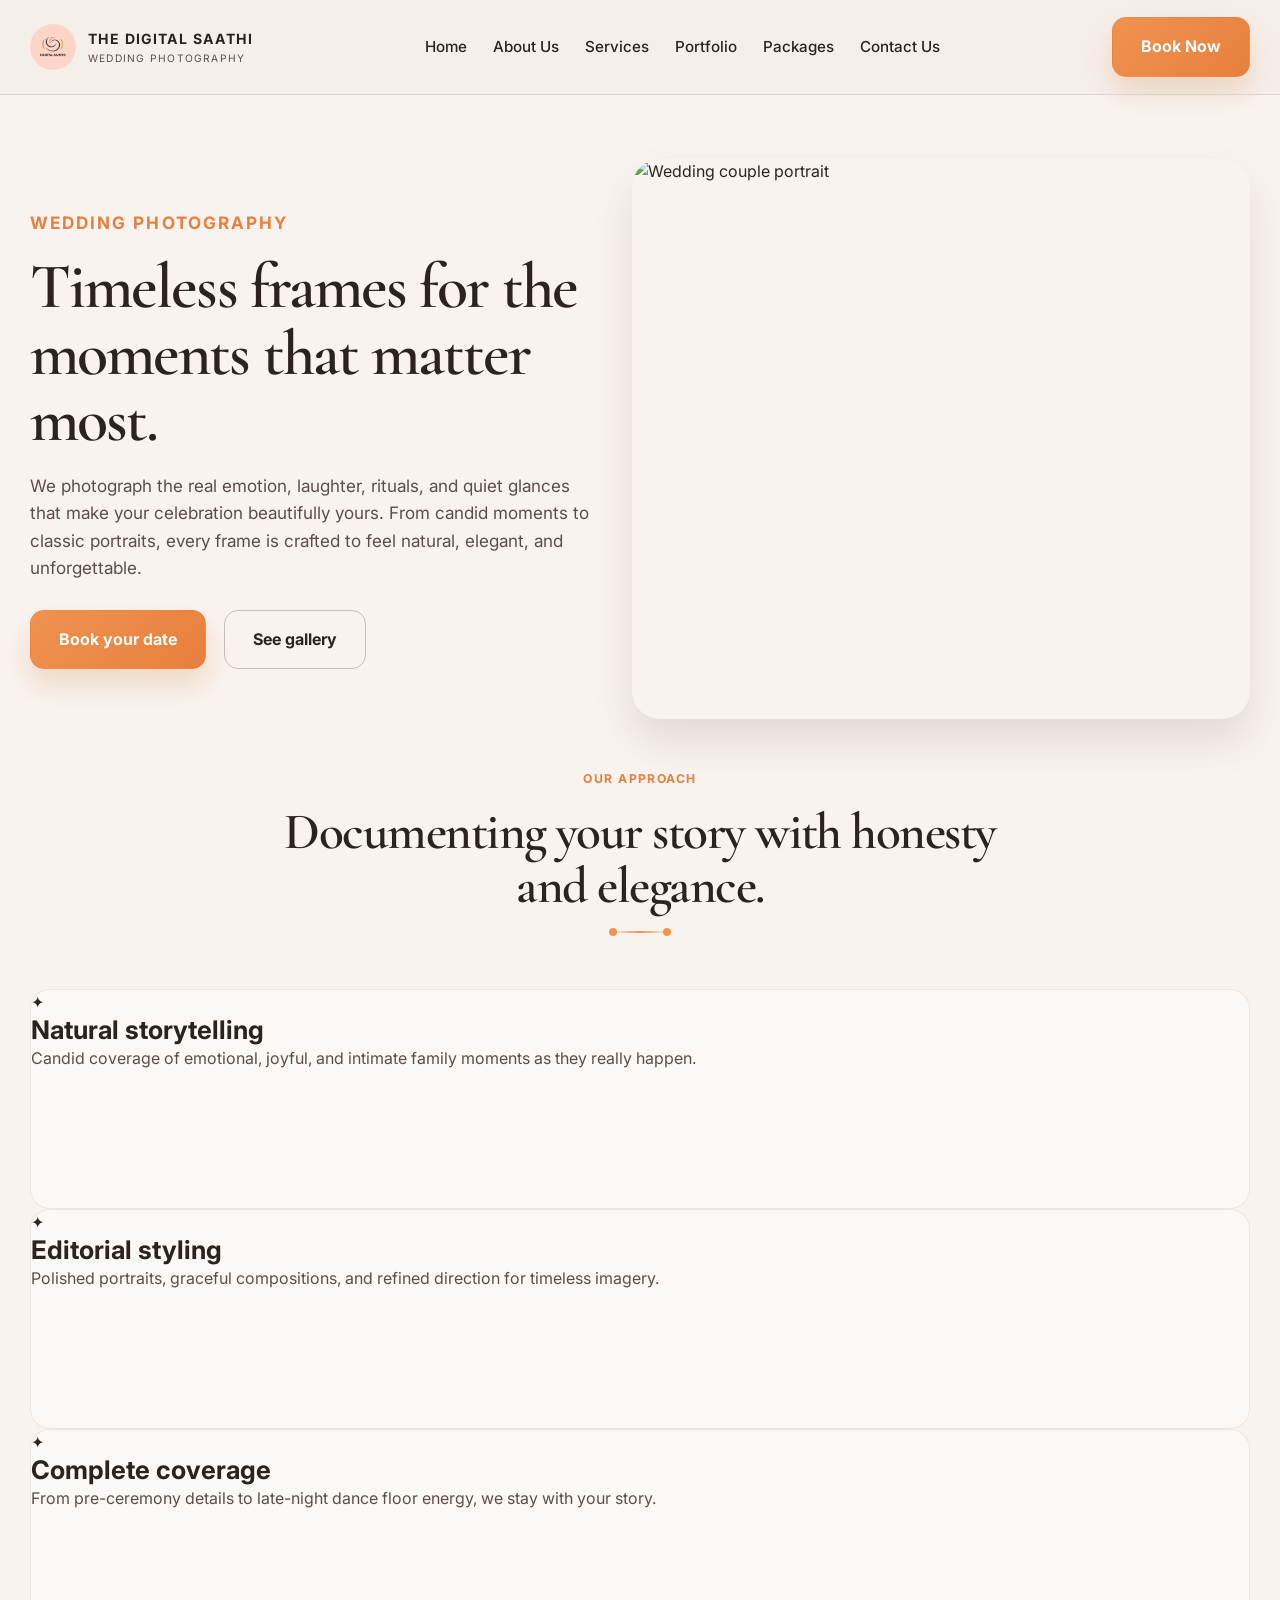
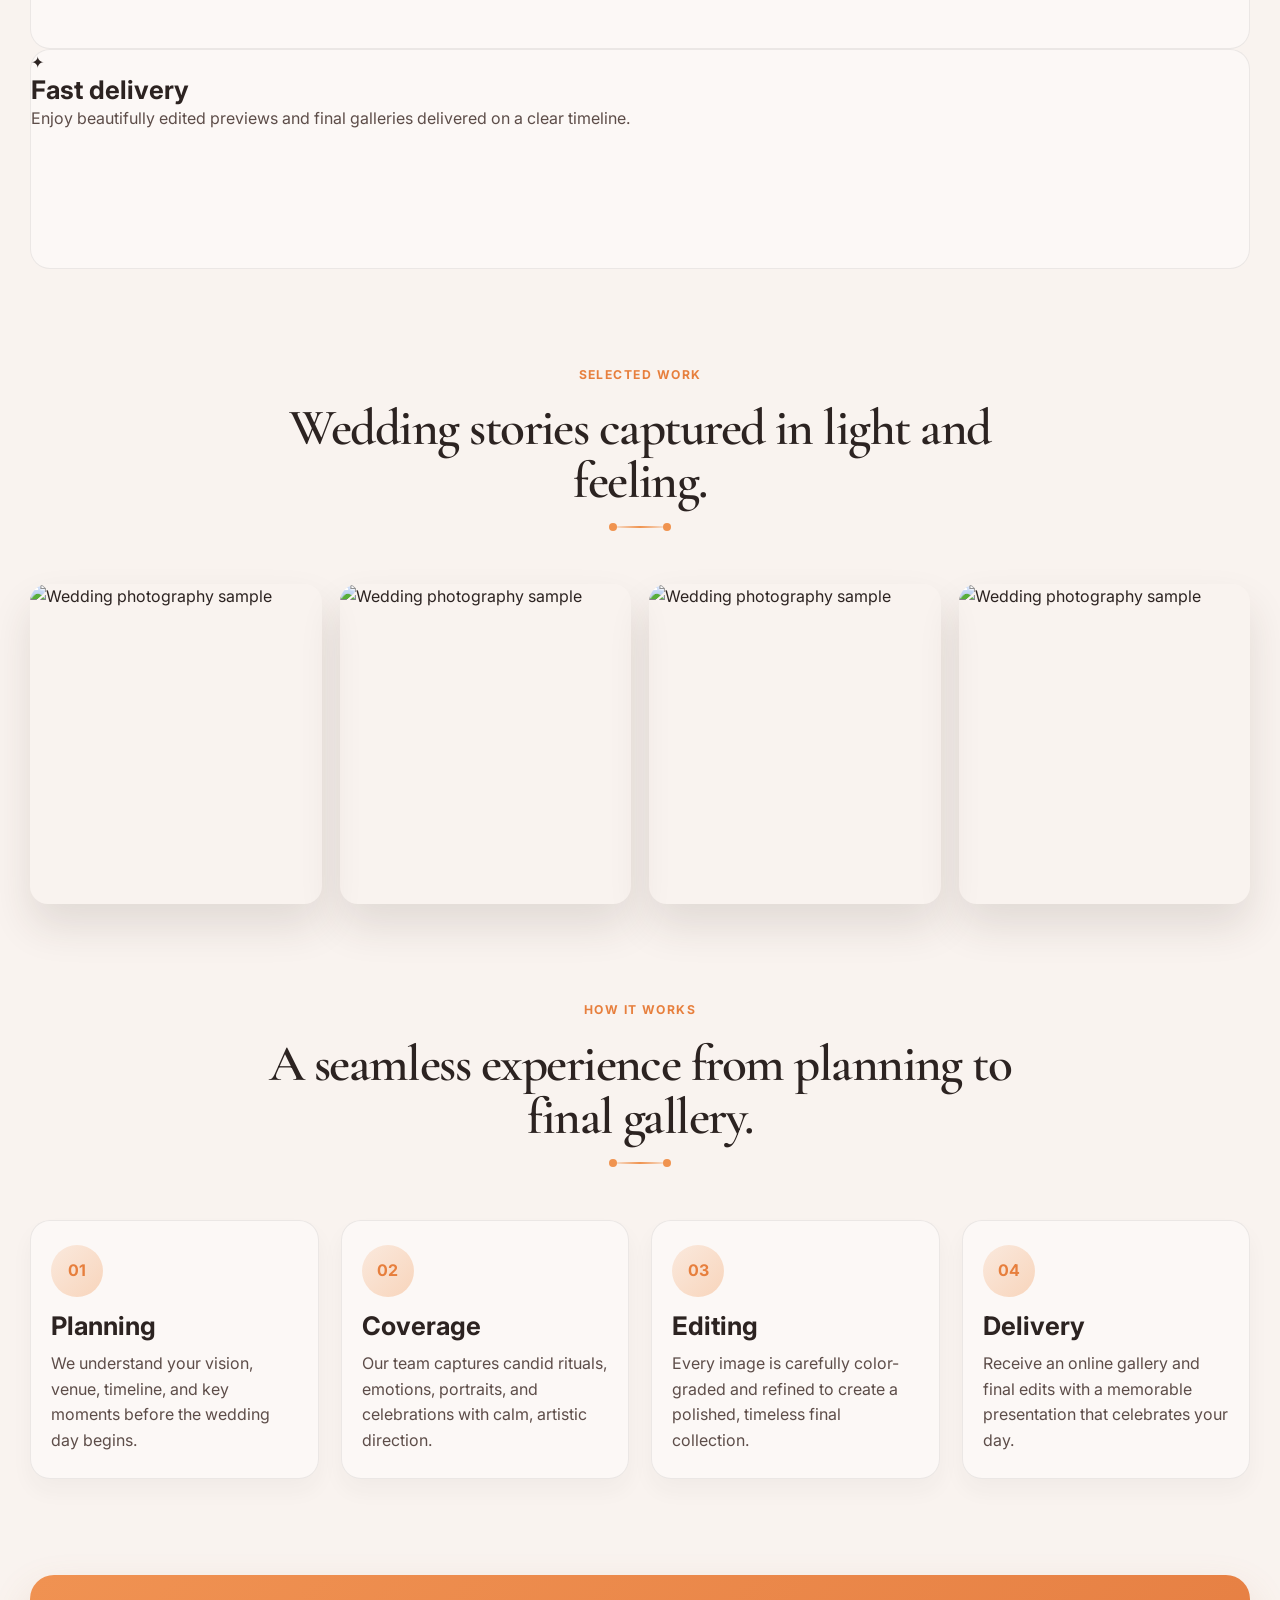
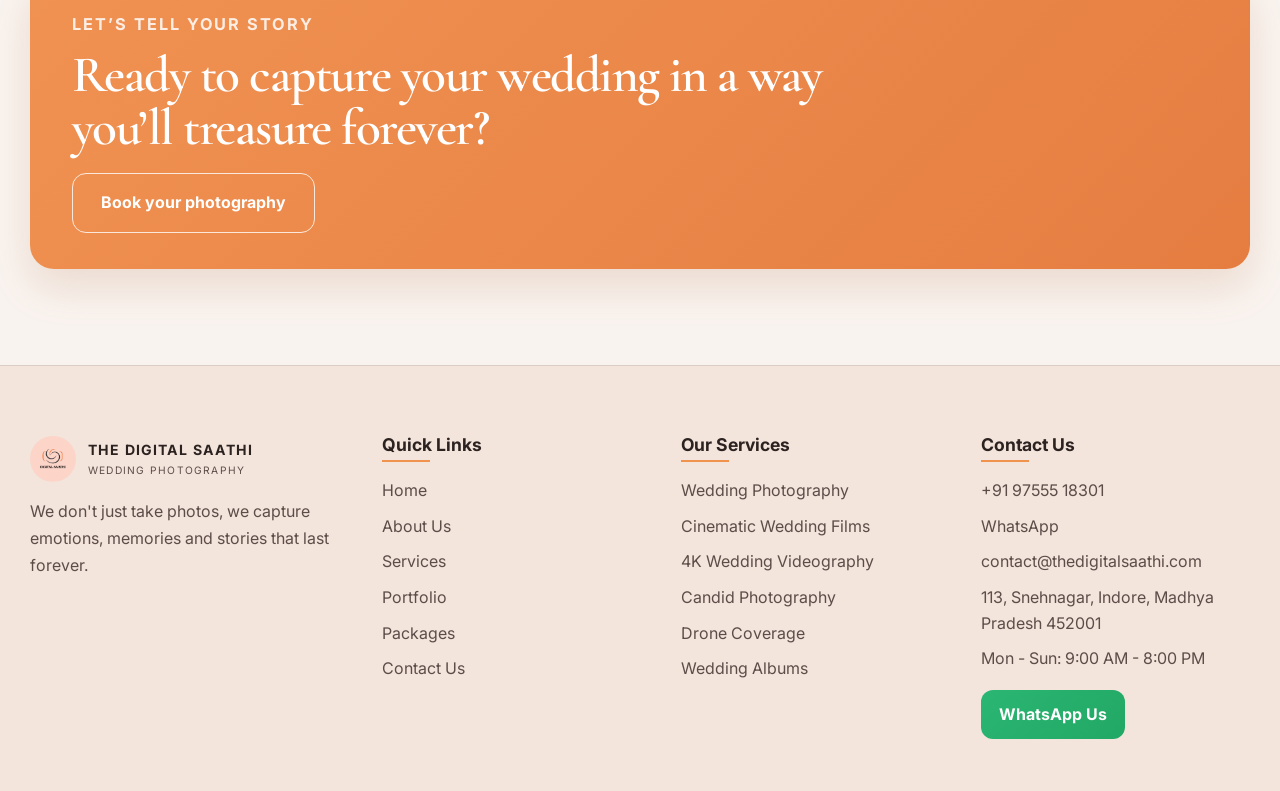
==== commit df8ac728: "Added Videos in Portfolio" ====
--- a/wedding-photography.html
+++ b/wedding-photography.html
@@ -1,218 +1,227 @@
 <!DOCTYPE html>
 <html lang="en">
-  <head>
-    <meta charset="UTF-8" />
-    <meta name="viewport" content="width=device-width, initial-scale=1.0" />
-    <meta
-      name="description"
-      content="Wedding photography service page for candid, documentary, and storytelling coverage."
-    />
-    <title>Wedding Photography | The Digital Saathi</title>
-    <link rel="preconnect" href="https://fonts.googleapis.com" />
-    <link rel="preconnect" href="https://fonts.gstatic.com" crossorigin />
-    <link
-      href="https://fonts.googleapis.com/css2?family=Cormorant+Garamond:wght@500;600;700&family=Inter:wght@400;500;600;700;800&display=swap"
-      rel="stylesheet"
-    />
-    <link rel="stylesheet" href="styles.css?v=2026090220" />
-  </head>
-  <body class="service-page-body">
-    <header class="site-header">
-      <div class="container nav-wrap">
-        <a href="index.html#home" class="brand" aria-label="The Digital Saathi home">
-          <span class="brand-mark">DS</span>
+
+<head>
+  <meta charset="UTF-8" />
+  <meta name="viewport" content="width=device-width, initial-scale=1.0" />
+  <meta name="description"
+    content="Wedding photography service page for candid, documentary, and storytelling coverage." />
+  <title>Wedding Photography | The Digital Saathi</title>
+  <link rel="preconnect" href="https://fonts.googleapis.com" />
+  <link rel="preconnect" href="https://fonts.gstatic.com" crossorigin />
+  <link
+    href="https://fonts.googleapis.com/css2?family=Cormorant+Garamond:wght@500;600;700&family=Inter:wght@400;500;600;700;800&display=swap"
+    rel="stylesheet" />
+  <link rel="stylesheet" href="styles.css?v=2026090220" />
+  <link rel="icon" type="image/png" href="/Assets/digital-saathi-logo.png">
+</head>
+
+<body class="service-page-body">
+  <header class="site-header">
+    <div class="container nav-wrap">
+      <a href="index.html#home" class="brand" aria-label="The Digital Saathi home">
+        <img src="Assets/digital-saathi-logo.png" alt="logo" class="brand-mark">
+        <span>
+          <strong>The Digital Saathi</strong>
+          <small>Wedding Photography</small>
+        </span>
+      </a>
+
+      <button class="nav-toggle" aria-label="Open menu" aria-expanded="false">
+        <span></span>
+        <span></span>
+        <span></span>
+      </button>
+
+      <nav class="main-nav" aria-label="Main navigation">
+        <a href="index.html#home">Home</a>
+        <a href="index.html#about">About Us</a>
+        <a href="index.html#services">Services</a>
+        <a href="index.html#portfolio">Portfolio</a>
+        <a href="index.html#pricing">Packages</a>
+        <a href="index.html#contact">Contact Us</a>
+      </nav>
+
+      <a href="index.html#contact" class="btn btn-primary nav-btn">Book Now</a>
+    </div>
+  </header>
+
+  <main>
+    <section class="service-page-hero">
+      <div class="container service-hero-inner">
+        <div class="service-hero-copy">
+          <p class="eyebrow">Wedding Photography</p>
+          <h1>Timeless frames for the moments that matter most.</h1>
+          <p>
+            We photograph the real emotion, laughter, rituals, and quiet glances that make your
+            celebration beautifully yours. From candid moments to classic portraits, every frame is
+            crafted to feel natural, elegant, and unforgettable.
+          </p>
+          <div class="hero-actions service-hero-actions">
+            <a href="index.html#contact" class="btn btn-primary">Book your date</a>
+            <a href="index.html#portfolio" class="btn btn-secondary">See gallery</a>
+          </div>
+        </div>
+
+        <div class="service-hero-media">
+          <img
+            src="https://project1.thedigitalsaathi.com/wp-content/uploads/2026/08/ChatGPT-Image-Aug-25-2026-01_43_26-AM-1.png"
+            alt="Wedding couple portrait" />
+        </div>
+      </div>
+    </section>
+
+    <section class="section service-details">
+      <div class="container">
+        <div class="section-heading center-heading">
+          <p class="eyebrow">Our approach</p>
+          <h2>Documenting your story with honesty and elegance.</h2>
+          <span class="ornament" aria-hidden="true"></span>
+        </div>
+
+        <div class="feature-grid service-feature-grid">
+          <div class="feature-card detail-card">
+            <div class="feature-icon">✦</div>
+            <h3>Natural storytelling</h3>
+            <p>Candid coverage of emotional, joyful, and intimate family moments as they really happen.</p>
+          </div>
+          <div class="feature-card detail-card">
+            <div class="feature-icon">✦</div>
+            <h3>Editorial styling</h3>
+            <p>Polished portraits, graceful compositions, and refined direction for timeless imagery.</p>
+          </div>
+          <div class="feature-card detail-card">
+            <div class="feature-icon">✦</div>
+            <h3>Complete coverage</h3>
+            <p>From pre-ceremony details to late-night dance floor energy, we stay with your story.</p>
+          </div>
+          <div class="feature-card detail-card">
+            <div class="feature-icon">✦</div>
+            <h3>Fast delivery</h3>
+            <p>Enjoy beautifully edited previews and final galleries delivered on a clear timeline.</p>
+          </div>
+        </div>
+      </div>
+    </section>
+
+    <section class="section service-gallery-wrap">
+      <div class="container">
+        <div class="section-heading center-heading">
+          <p class="eyebrow">Selected work</p>
+          <h2>Wedding stories captured in light and feeling.</h2>
+          <span class="ornament" aria-hidden="true"></span>
+        </div>
+
+        <div class="service-gallery-grid">
+          <img
+            src="https://project1.thedigitalsaathi.com/wp-content/uploads/2026/08/ChatGPT-Image-Aug-25-2026-01_45_04-AM-1.png"
+            alt="Wedding photography sample" />
+          <img
+            src="https://project1.thedigitalsaathi.com/wp-content/uploads/2026/08/ChatGPT-Image-Aug-25-2026-11_48_12-AM-1.png"
+            alt="Wedding photography sample" />
+          <img
+            src="https://project1.thedigitalsaathi.com/wp-content/uploads/2026/08/ChatGPT-Image-Aug-25-2026-11_48_24-AM-1.png"
+            alt="Wedding photography sample" />
+          <img
+            src="https://project1.thedigitalsaathi.com/wp-content/uploads/2026/08/ChatGPT-Image-Aug-25-2026-11_48_28-AM-1.png"
+            alt="Wedding photography sample" />
+        </div>
+      </div>
+    </section>
+
+    <section class="section service-process">
+      <div class="container">
+        <div class="section-heading center-heading">
+          <p class="eyebrow">How it works</p>
+          <h2>A seamless experience from planning to final gallery.</h2>
+          <span class="ornament" aria-hidden="true"></span>
+        </div>
+
+        <div class="process-steps">
+          <div class="process-step">
+            <span>01</span>
+            <h3>Planning</h3>
+            <p>We understand your vision, venue, timeline, and key moments before the wedding day begins.</p>
+          </div>
+          <div class="process-step">
+            <span>02</span>
+            <h3>Coverage</h3>
+            <p>Our team captures candid rituals, emotions, portraits, and celebrations with calm, artistic direction.
+            </p>
+          </div>
+          <div class="process-step">
+            <span>03</span>
+            <h3>Editing</h3>
+            <p>Every image is carefully color-graded and refined to create a polished, timeless final collection.</p>
+          </div>
+          <div class="process-step">
+            <span>04</span>
+            <h3>Delivery</h3>
+            <p>Receive an online gallery and final edits with a memorable presentation that celebrates your day.</p>
+          </div>
+        </div>
+      </div>
+    </section>
+
+    <section class="section service-cta-block">
+      <div class="container">
+        <div class="cta-inner service-inner-cta">
+          <div class="cta-content">
+            <p class="eyebrow">Let’s tell your story</p>
+            <h2>Ready to capture your wedding in a way you’ll treasure forever?</h2>
+            <a href="index.html#contact" class="btn btn-secondary btn-light">Book your photography</a>
+          </div>
+        </div>
+      </div>
+    </section>
+  </main>
+
+  <footer class="site-footer">
+    <div class="container footer-wrap">
+      <div class="footer-brand-block">
+        <a href="index.html#home" class="brand footer-brand" aria-label="The Digital Saathi home">
+          <img src="Assets/digital-saathi-logo.png" alt="logo" class="brand-mark">
           <span>
             <strong>The Digital Saathi</strong>
             <small>Wedding Photography</small>
           </span>
         </a>
-
-        <button class="nav-toggle" aria-label="Open menu" aria-expanded="false">
-          <span></span>
-          <span></span>
-          <span></span>
-        </button>
-
-        <nav class="main-nav" aria-label="Main navigation">
+        <p>We don't just take photos, we capture emotions, memories and stories that last forever.</p>
+      </div>
+
+      <div class="footer-links">
+        <div>
+          <h4>Quick Links</h4>
           <a href="index.html#home">Home</a>
           <a href="index.html#about">About Us</a>
           <a href="index.html#services">Services</a>
           <a href="index.html#portfolio">Portfolio</a>
           <a href="index.html#pricing">Packages</a>
           <a href="index.html#contact">Contact Us</a>
-        </nav>
-
-        <a href="index.html#contact" class="btn btn-primary nav-btn">Book Now</a>
-      </div>
-    </header>
-
-    <main>
-      <section class="service-page-hero">
-        <div class="container service-hero-inner">
-          <div class="service-hero-copy">
-            <p class="eyebrow">Wedding Photography</p>
-            <h1>Timeless frames for the moments that matter most.</h1>
-            <p>
-              We photograph the real emotion, laughter, rituals, and quiet glances that make your
-              celebration beautifully yours. From candid moments to classic portraits, every frame is
-              crafted to feel natural, elegant, and unforgettable.
-            </p>
-            <div class="hero-actions service-hero-actions">
-              <a href="index.html#contact" class="btn btn-primary">Book your date</a>
-              <a href="index.html#portfolio" class="btn btn-secondary">See gallery</a>
-            </div>
-          </div>
-
-          <div class="service-hero-media">
-            <img
-              src="https://project1.thedigitalsaathi.com/wp-content/uploads/2026/08/ChatGPT-Image-Aug-25-2026-01_43_26-AM-1.png"
-              alt="Wedding couple portrait"
-            />
-          </div>
-        </div>
-      </section>
-
-      <section class="section service-details">
-        <div class="container">
-          <div class="section-heading center-heading">
-            <p class="eyebrow">Our approach</p>
-            <h2>Documenting your story with honesty and elegance.</h2>
-            <span class="ornament" aria-hidden="true"></span>
-          </div>
-
-          <div class="feature-grid service-feature-grid">
-            <div class="feature-card detail-card">
-              <div class="feature-icon">✦</div>
-              <h3>Natural storytelling</h3>
-              <p>Candid coverage of emotional, joyful, and intimate family moments as they really happen.</p>
-            </div>
-            <div class="feature-card detail-card">
-              <div class="feature-icon">✦</div>
-              <h3>Editorial styling</h3>
-              <p>Polished portraits, graceful compositions, and refined direction for timeless imagery.</p>
-            </div>
-            <div class="feature-card detail-card">
-              <div class="feature-icon">✦</div>
-              <h3>Complete coverage</h3>
-              <p>From pre-ceremony details to late-night dance floor energy, we stay with your story.</p>
-            </div>
-            <div class="feature-card detail-card">
-              <div class="feature-icon">✦</div>
-              <h3>Fast delivery</h3>
-              <p>Enjoy beautifully edited previews and final galleries delivered on a clear timeline.</p>
-            </div>
-          </div>
-        </div>
-      </section>
-
-      <section class="section service-gallery-wrap">
-        <div class="container">
-          <div class="section-heading center-heading">
-            <p class="eyebrow">Selected work</p>
-            <h2>Wedding stories captured in light and feeling.</h2>
-            <span class="ornament" aria-hidden="true"></span>
-          </div>
-
-          <div class="service-gallery-grid">
-            <img src="https://project1.thedigitalsaathi.com/wp-content/uploads/2026/08/ChatGPT-Image-Aug-25-2026-01_45_04-AM-1.png" alt="Wedding photography sample" />
-            <img src="https://project1.thedigitalsaathi.com/wp-content/uploads/2026/08/ChatGPT-Image-Aug-25-2026-11_48_12-AM-1.png" alt="Wedding photography sample" />
-            <img src="https://project1.thedigitalsaathi.com/wp-content/uploads/2026/08/ChatGPT-Image-Aug-25-2026-11_48_24-AM-1.png" alt="Wedding photography sample" />
-            <img src="https://project1.thedigitalsaathi.com/wp-content/uploads/2026/08/ChatGPT-Image-Aug-25-2026-11_48_28-AM-1.png" alt="Wedding photography sample" />
-          </div>
-        </div>
-      </section>
-
-      <section class="section service-process">
-        <div class="container">
-          <div class="section-heading center-heading">
-            <p class="eyebrow">How it works</p>
-            <h2>A seamless experience from planning to final gallery.</h2>
-            <span class="ornament" aria-hidden="true"></span>
-          </div>
-
-          <div class="process-steps">
-            <div class="process-step">
-              <span>01</span>
-              <h3>Planning</h3>
-              <p>We understand your vision, venue, timeline, and key moments before the wedding day begins.</p>
-            </div>
-            <div class="process-step">
-              <span>02</span>
-              <h3>Coverage</h3>
-              <p>Our team captures candid rituals, emotions, portraits, and celebrations with calm, artistic direction.</p>
-            </div>
-            <div class="process-step">
-              <span>03</span>
-              <h3>Editing</h3>
-              <p>Every image is carefully color-graded and refined to create a polished, timeless final collection.</p>
-            </div>
-            <div class="process-step">
-              <span>04</span>
-              <h3>Delivery</h3>
-              <p>Receive an online gallery and final edits with a memorable presentation that celebrates your day.</p>
-            </div>
-          </div>
-        </div>
-      </section>
-
-      <section class="section service-cta-block">
-        <div class="container">
-          <div class="cta-inner service-inner-cta">
-            <div class="cta-content">
-              <p class="eyebrow">Let’s tell your story</p>
-              <h2>Ready to capture your wedding in a way you’ll treasure forever?</h2>
-              <a href="index.html#contact" class="btn btn-secondary btn-light">Book your photography</a>
-            </div>
-          </div>
-        </div>
-      </section>
-    </main>
-
-    <footer class="site-footer">
-      <div class="container footer-wrap">
-        <div class="footer-brand-block">
-          <a href="index.html#home" class="brand footer-brand" aria-label="The Digital Saathi home">
-            <span class="brand-mark">DS</span>
-            <span>
-              <strong>The Digital Saathi</strong>
-              <small>Wedding Photography</small>
-            </span>
-          </a>
-          <p>We don't just take photos, we capture emotions, memories and stories that last forever.</p>
-        </div>
-
-        <div class="footer-links">
-          <div>
-            <h4>Quick Links</h4>
-            <a href="index.html#home">Home</a>
-            <a href="index.html#about">About Us</a>
-            <a href="index.html#services">Services</a>
-            <a href="index.html#portfolio">Portfolio</a>
-            <a href="index.html#pricing">Packages</a>
-            <a href="index.html#contact">Contact Us</a>
-          </div>
-          <div>
-            <h4>Our Services</h4>
-            <a href="wedding-photography.html">Wedding Photography</a>
-            <a href="index.html#services">Cinematic Wedding Films</a>
-            <a href="index.html#services">4K Wedding Videography</a>
-            <a href="index.html#services">Candid Photography</a>
-            <a href="index.html#services">Drone Coverage</a>
-            <a href="index.html#services">Wedding Albums</a>
-          </div>
-          <div>
-            <h4>Contact Us</h4>
-            <a href="tel:+919755518301">+91 97555 18301</a>
-            <a href="https://wa.me/919755518301">WhatsApp</a>
-            <a href="mailto:contact@thedigitalsaathi.com">contact@thedigitalsaathi.com</a>
-            <a href="#">113, Snehnagar, Indore, Madhya Pradesh 452001</a>
-            <a href="#">Mon - Sun: 9:00 AM - 8:00 PM</a>
-            <a href="#" class="wa-btn">WhatsApp Us</a>
-          </div>
-        </div>
-      </div>
-    </footer>
-
-    <script src="script.js"></script>
-  </body>
-</html>
+        </div>
+        <div>
+          <h4>Our Services</h4>
+          <a href="wedding-photography.html">Wedding Photography</a>
+          <a href="index.html#services">Cinematic Wedding Films</a>
+          <a href="index.html#services">4K Wedding Videography</a>
+          <a href="index.html#services">Candid Photography</a>
+          <a href="index.html#services">Drone Coverage</a>
+          <a href="index.html#services">Wedding Albums</a>
+        </div>
+        <div>
+          <h4>Contact Us</h4>
+          <a href="tel:+919755518301">+91 97555 18301</a>
+          <a href="https://wa.me/919755518301">WhatsApp</a>
+          <a href="mailto:contact@thedigitalsaathi.com">contact@thedigitalsaathi.com</a>
+          <a href="#">113, Snehnagar, Indore, Madhya Pradesh 452001</a>
+          <a href="#">Mon - Sun: 9:00 AM - 8:00 PM</a>
+          <a href="#" class="wa-btn">WhatsApp Us</a>
+        </div>
+      </div>
+    </div>
+  </footer>
+
+  <script src="script.js"></script>
+</body>
+
+</html>
--- a/styles.css
+++ b/styles.css
@@ -1,4 +1,4 @@
-﻿:root {
+:root {
   --bg: #f5efe9;
   --bg-soft: #f3e4dc;
   --panel: #f8f3ef;
@@ -523,18 +523,28 @@
   transform: scale(1.02);
 }
 
+/* Items 1-4: Video cards (handled by .gallery-video-card) */
 .gallery-item:nth-child(1),
-.gallery-item:nth-child(2) {
+.gallery-item:nth-child(2),
+.gallery-item:nth-child(3),
+.gallery-item:nth-child(4) {
+  min-height: auto;
+  grid-column: span 3;
+}
+
+/* Items 5-6: Large image row */
+.gallery-item:nth-child(5),
+.gallery-item:nth-child(6) {
   min-height: 420px;
   grid-column: span 3;
 }
 
-.gallery-item:nth-child(3),
-.gallery-item:nth-child(4),
-.gallery-item:nth-child(5) {
+/* Items 7-9: Triple image row */
+.gallery-item:nth-child(7),
+.gallery-item:nth-child(8),
+.gallery-item:nth-child(9) {
   min-height: 280px;
   grid-column: span 2;
-  /* max-width: 420px; */
 }
 
 figure.gallery-item {
@@ -548,19 +558,90 @@
   }
 
   .gallery-item,
-  .gallery-item:nth-child(1),
-  .gallery-item:nth-child(2),
-  .gallery-item:nth-child(3),
-  .gallery-item:nth-child(4),
-  .gallery-item:nth-child(5) {
+  .gallery-item:nth-child(n) {
     min-height: 260px;
     grid-column: span 1;
+  }
+
+  .gallery-item.gallery-video-card {
+    min-height: auto;
   }
 }
 
 .gallery-item.tall,
 .gallery-item.wide {
   min-height: auto;
+}
+
+/* Video Portfolio Items (16:9 Landscape) */
+.gallery-video-card,
+.gallery-item.gallery-video-card {
+  grid-column: span 3;
+  min-height: auto;
+  display: flex;
+  flex-direction: column;
+  height: 100%;
+  background: var(--panel);
+  transition: transform 0.3s ease, box-shadow 0.3s ease;
+}
+
+.gallery-video-card:hover {
+  transform: translateY(-4px);
+  box-shadow: 0 18px 36px rgba(58, 44, 37, 0.1);
+}
+
+.gallery-video-wrapper {
+  position: relative;
+  width: 100%;
+  aspect-ratio: 16 / 9;
+  background: #1c1715;
+  border-radius: 23px 23px 0 0;
+  overflow: hidden;
+  flex-shrink: 0;
+}
+
+.gallery-video-wrapper video {
+  width: 100%;
+  height: 100%;
+  aspect-ratio: 16 / 9;
+  object-fit: contain;
+  display: block;
+  background: #1c1715;
+}
+
+.gallery-video-content {
+  padding: 20px 22px 24px;
+  display: flex;
+  flex-direction: column;
+  gap: 8px;
+  flex-grow: 1;
+  background: var(--panel);
+  border-top: 1px solid var(--line);
+  margin: 0;
+}
+
+.gallery-video-tag {
+  font-size: 0.72rem;
+  letter-spacing: 0.12em;
+  text-transform: uppercase;
+  color: var(--accent-deep);
+  font-weight: 700;
+}
+
+.gallery-video-title {
+  font-family: "Cormorant Garamond", serif;
+  font-size: 1.5rem;
+  font-weight: 600;
+  color: var(--text);
+  line-height: 1.25;
+  margin: 0;
+}
+
+.gallery-video-desc {
+  font-size: 0.92rem;
+  color: var(--muted);
+  line-height: 1.55;
+  margin: 0;
 }
 
 .stats-band {
@@ -868,6 +949,11 @@
     min-height: 300px;
   }
 
+  .gallery-item.gallery-video-card {
+    grid-column: span 1;
+    min-height: auto;
+  }
+
   .stats-band {
     grid-template-columns: repeat(2, minmax(0, 1fr));
   }
@@ -906,6 +992,23 @@
   .gallery-item:nth-child(n) {
     grid-column: span 1;
     min-height: 260px;
+  }
+
+  .gallery-item.gallery-video-card {
+    grid-column: span 1;
+    min-height: auto;
+  }
+
+  .gallery-video-content {
+    padding: 16px 18px 20px;
+  }
+
+  .gallery-video-title {
+    font-size: 1.35rem;
+  }
+
+  .gallery-video-desc {
+    font-size: 0.88rem;
   }
 
   .floating-card {
